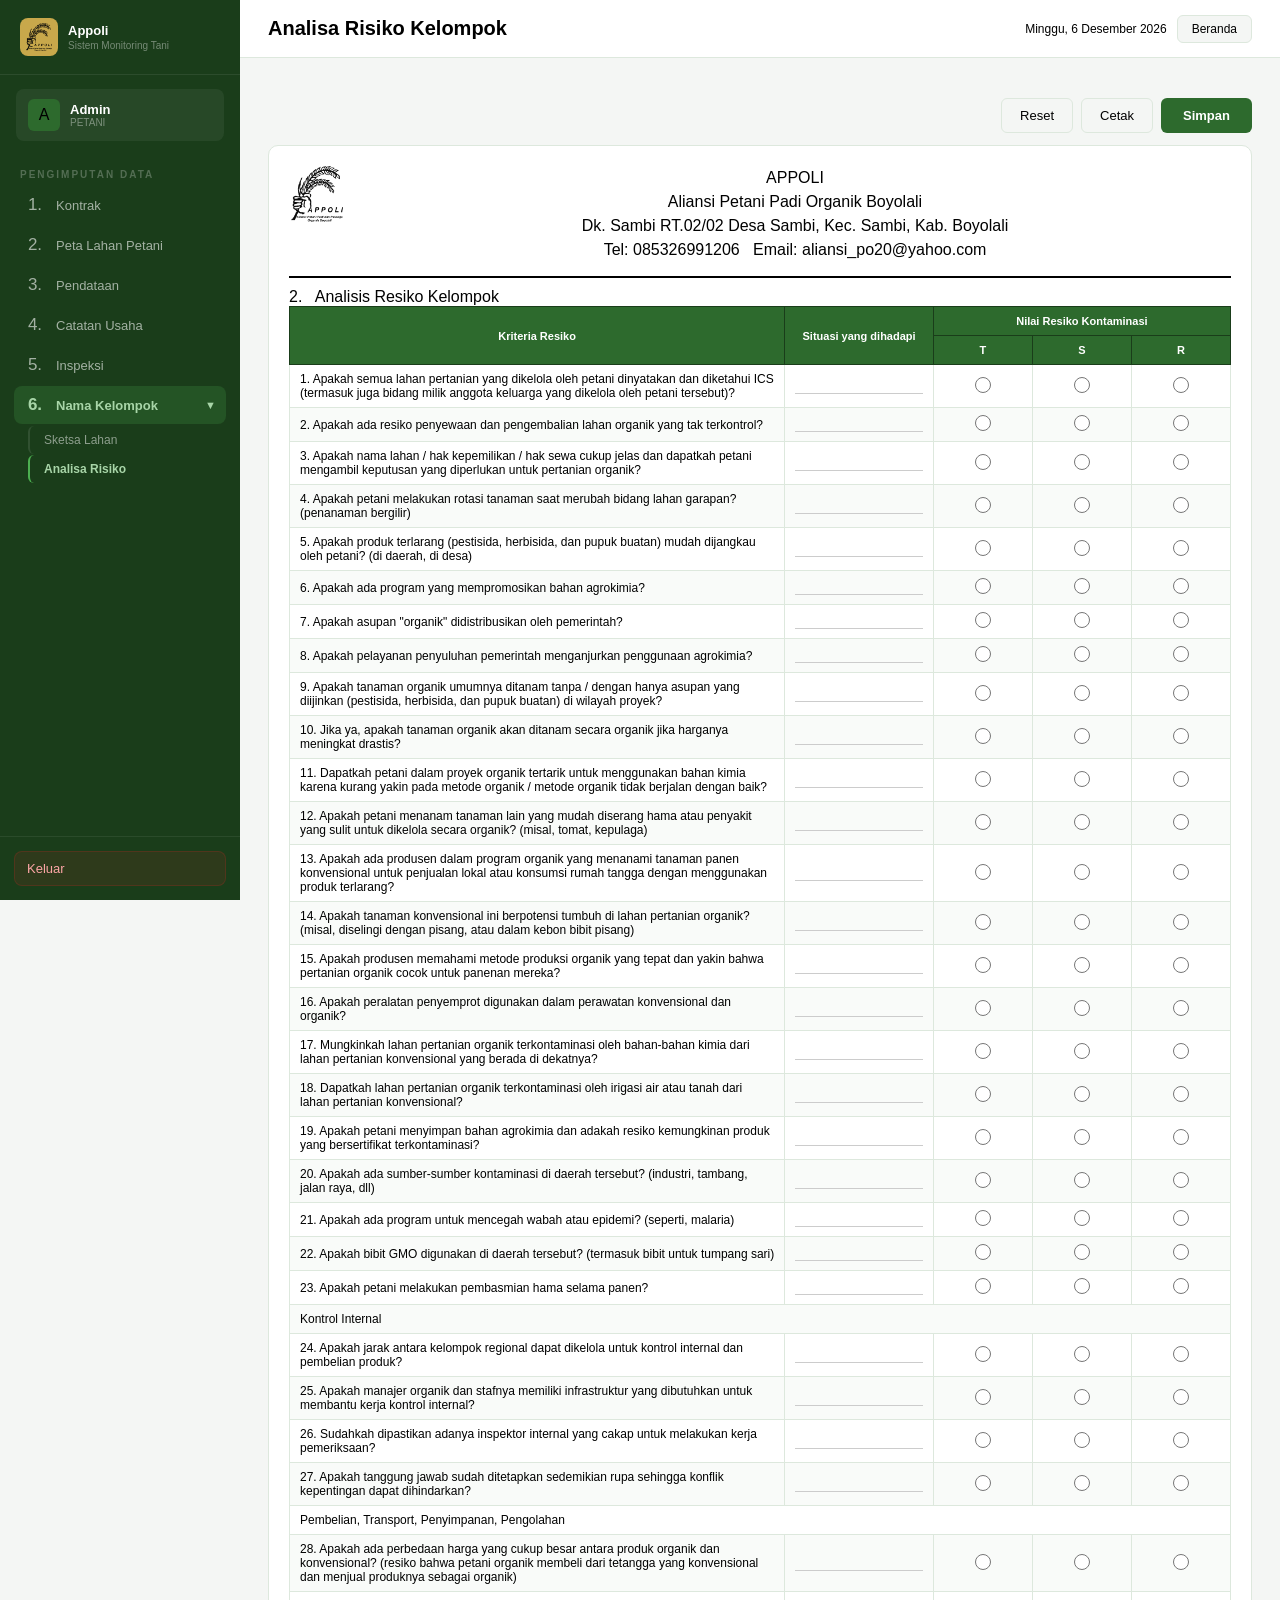
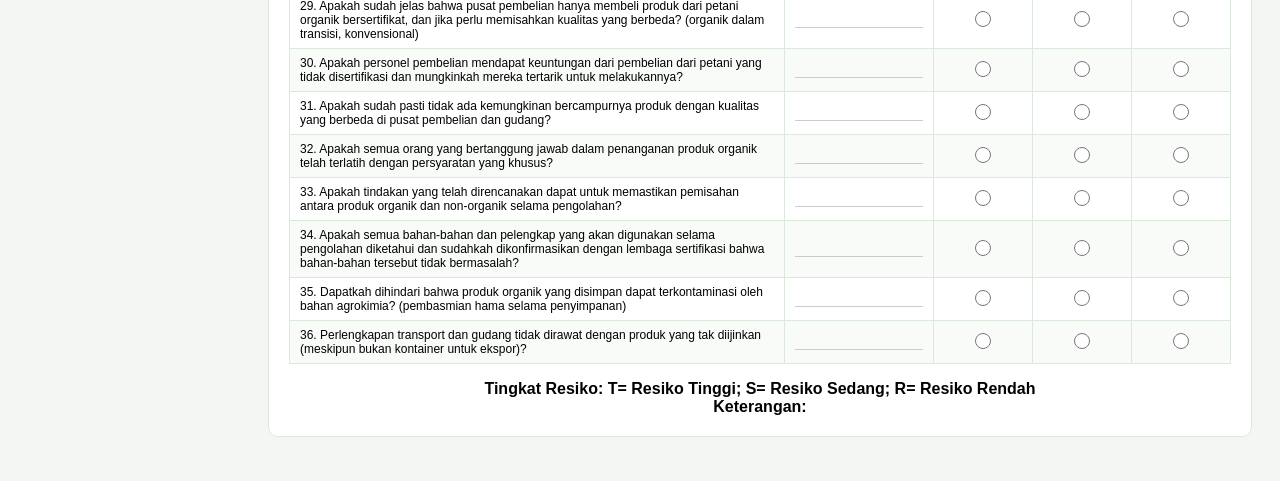
==== Analisa.html @ 17ae20a1 "Add files via upload" ====
<!DOCTYPE html>
<html lang="id">
<head>
  <meta charset="UTF-8"/>
  <meta name="viewport" content="width=device-width, initial-scale=1.0"/>
  <title>Analisa Risiko — Aliansi Padi Dan Polowijo Organik Boyolali</title>
  <link rel="stylesheet" href="Sidebar.css"/>
  <link rel="stylesheet" href="analisa-risiko.css"/>
</head>
<body>

<!-- ══ SIDEBAR ══ -->
<aside class="sidebar">
  <div class="sb-brand">
    <div class="logo-row">
      <div class="logo-icon">
        <img src="logo-appoli-2.png"
             style="width:28px;height:28px;object-fit:contain;" alt="padi"/>
      </div>
      <div>
        <div class="logo-name">Appoli</div>
        <div class="logo-sub">Sistem Monitoring Tani</div>
      </div>
    </div>
  </div>
  <div class="sb-user">
    <div class="av">A</div>
    <div>
      <div class="uname" id="sbUser">Tani</div>
      <div class="urole">Petani</div>
    </div>
  </div>
  <div class="sb-section">
    <div class="sb-section-lbl">Pengimputan Data</div>
    <a class="sb-item"           href="Kontrak.html">      <span class="ic">1.</span> Kontrak</a>
    <a class="sb-item"           href="Peta Lahan.html">   <span class="ic">2.</span> Peta Lahan Petani</a>
    <a class="sb-item"           href="pendataan.html">    <span class="ic">3.</span> Pendataan</a>
    <a class="sb-item"           href="Catatan Usaha.html"><span class="ic">4.</span> Catatan Usaha</a>
    <a class="sb-item"           href="Inspeksi.html">     <span class="ic">5.</span> Inspeksi</a>
    <div class="sb-item active" onclick="toggleSub(this,'sub-kelompok')">
      <span class="ic">6.</span> Nama Kelompok
      <span style="margin-left:auto;font-size:11px;" id="arr-kelompok">&#9660;</span>
    </div>
    <div class="sb-sub open" id="sub-kelompok">
      <a class="sb-sub-item" href="Sketsa Lahan.html">Sketsa Lahan</a>
      <a class="sb-sub-item active" href="Analisa.html">Analisa Risiko</a>
    </div>
  </div>
  <div class="sb-footer">
    <button class="btn-logout" onclick="logout()">Keluar</button>
  </div>
</aside>

<!-- ══ MAIN ══ -->
<div class="main">
  <div class="topbar">
    <h1>Analisa Risiko Kelompok</h1>
    <div class="tb-right">
      <span class="tb-date" id="tbDate"></span>
      <a href="index.html" class="tb-back">Beranda</a>
    </div>
  </div>

  <div class="content">

    <div class="btn-row" style="margin-bottom:12px;">
      <button class="btn-secondary" onclick="resetForm()">Reset</button>
      <button class="btn-secondary" onclick="window.print()">Cetak</button>
      <button class="btn-primary"   onclick="simpan()">Simpan</button>
    </div>

    <div class="panel">
      <div class="panel-body">
        <div class="form-analisa">

          <!-- KOP -->
          <div class="kop-surat" style="display:flex;align-items:flex-start;gap:14px;padding-bottom:8px;margin-bottom:2px;">
            <div class="kop-logo" style="flex-shrink:0;width:56px;text-align:center;">
              <img src="logo-appoli-2.png" alt="Logo APPOLI"
                   style="width:56px;height:56px;max-width:56px;max-height:56px;object-fit:contain;display:block;"/>
            </div>
            <div class="kop-tengah" style="flex:1;text-align:center;line-height:1.5;">
              <div class="kop-nama">APPOLI</div>
              <div class="kop-full">Aliansi Petani Padi Organik Boyolali</div>
              <div class="kop-alamat">
                Dk. Sambi RT.02/02 Desa Sambi, Kec. Sambi, Kab. Boyolali<br>
                Tel: 085326991206 &nbsp; Email: aliansi_po20@yahoo.com
              </div>
            </div>
          </div>
          <div class="kop-garis" style="border-top:2px solid #000;margin:6px 0 10px;"></div>

          <!-- JUDUL -->
          <div class="form-judul">2. &nbsp; Analisis Resiko Kelompok</div>

          <!-- TABEL ANALISA RISIKO -->
          <table class="tbl-risiko">
            <thead>
              <tr>
                <th rowspan="2" style="width:50%;text-align:center;">Kriteria Resiko</th>
                <th rowspan="2" style="width:15%;">Situasi yang dihadapi</th>
                <th colspan="3" style="width:35%;">Nilai Resiko Kontaminasi</th>
              </tr>
              <tr>
                <th style="width:10%;">T</th>
                <th style="width:10%;">S</th>
                <th style="width:10%;">R</th>
              </tr>
            </thead>
            <tbody>

              <!-- KONTAMINASI -->

              <tr>
                <td>1. Apakah semua lahan pertanian yang dikelola oleh petani dinyatakan dan diketahui ICS (termasuk juga bidang milik anggota keluarga yang dikelola oleh petani tersebut)?</td>
                <td><input type="text"/></td>
                <td class="center"><input type="radio" name="r1" value="T"/></td>
                <td class="center"><input type="radio" name="r1" value="S"/></td>
                <td class="center"><input type="radio" name="r1" value="R"/></td>
              </tr>
              <tr>
                <td>2. Apakah ada resiko penyewaan dan pengembalian lahan organik yang tak terkontrol?</td>
                <td><input type="text"/></td>
                <td class="center"><input type="radio" name="r2" value="T"/></td>
                <td class="center"><input type="radio" name="r2" value="S"/></td>
                <td class="center"><input type="radio" name="r2" value="R"/></td>
              </tr>
              <tr>
                <td>3. Apakah nama lahan / hak kepemilikan / hak sewa cukup jelas dan dapatkah petani mengambil keputusan yang diperlukan untuk pertanian organik?</td>
                <td><input type="text"/></td>
                <td class="center"><input type="radio" name="r3" value="T"/></td>
                <td class="center"><input type="radio" name="r3" value="S"/></td>
                <td class="center"><input type="radio" name="r3" value="R"/></td>
              </tr>
              <tr>
                <td>4. Apakah petani melakukan rotasi tanaman saat merubah bidang lahan garapan? (penanaman bergilir)</td>
                <td><input type="text"/></td>
                <td class="center"><input type="radio" name="r4" value="T"/></td>
                <td class="center"><input type="radio" name="r4" value="S"/></td>
                <td class="center"><input type="radio" name="r4" value="R"/></td>
              </tr>
              <tr>
                <td>5. Apakah produk terlarang (pestisida, herbisida, dan pupuk buatan) mudah dijangkau oleh petani? (di daerah, di desa)</td>
                <td><input type="text"/></td>
                <td class="center"><input type="radio" name="r5" value="T"/></td>
                <td class="center"><input type="radio" name="r5" value="S"/></td>
                <td class="center"><input type="radio" name="r5" value="R"/></td>
              </tr>
              <tr>
                <td>6. Apakah ada program yang mempromosikan bahan agrokimia?</td>
                <td><input type="text"/></td>
                <td class="center"><input type="radio" name="r6" value="T"/></td>
                <td class="center"><input type="radio" name="r6" value="S"/></td>
                <td class="center"><input type="radio" name="r6" value="R"/></td>
              </tr>
              <tr>
                <td>7. Apakah asupan "organik" didistribusikan oleh pemerintah?</td>
                <td><input type="text"/></td>
                <td class="center"><input type="radio" name="r7" value="T"/></td>
                <td class="center"><input type="radio" name="r7" value="S"/></td>
                <td class="center"><input type="radio" name="r7" value="R"/></td>
              </tr>
              <tr>
                <td>8. Apakah pelayanan penyuluhan pemerintah menganjurkan penggunaan agrokimia?</td>
                <td><input type="text"/></td>
                <td class="center"><input type="radio" name="r8" value="T"/></td>
                <td class="center"><input type="radio" name="r8" value="S"/></td>
                <td class="center"><input type="radio" name="r8" value="R"/></td>
              </tr>
              <tr>
                <td>9. Apakah tanaman organik umumnya ditanam tanpa / dengan hanya asupan yang diijinkan (pestisida, herbisida, dan pupuk buatan) di wilayah proyek?</td>
                <td><input type="text"/></td>
                <td class="center"><input type="radio" name="r9" value="T"/></td>
                <td class="center"><input type="radio" name="r9" value="S"/></td>
                <td class="center"><input type="radio" name="r9" value="R"/></td>
              </tr>
              <tr>
                <td>10. Jika ya, apakah tanaman organik akan ditanam secara organik jika harganya meningkat drastis?</td>
                <td><input type="text"/></td>
                <td class="center"><input type="radio" name="r10" value="T"/></td>
                <td class="center"><input type="radio" name="r10" value="S"/></td>
                <td class="center"><input type="radio" name="r10" value="R"/></td>
              </tr>
              <tr>
                <td>11. Dapatkah petani dalam proyek organik tertarik untuk menggunakan bahan kimia karena kurang yakin pada metode organik / metode organik tidak berjalan dengan baik?</td>
                <td><input type="text"/></td>
                <td class="center"><input type="radio" name="r11" value="T"/></td>
                <td class="center"><input type="radio" name="r11" value="S"/></td>
                <td class="center"><input type="radio" name="r11" value="R"/></td>
              </tr>
              <tr>
                <td>12. Apakah petani menanam tanaman lain yang mudah diserang hama atau penyakit yang sulit untuk dikelola secara organik? (misal, tomat, kepulaga)</td>
                <td><input type="text"/></td>
                <td class="center"><input type="radio" name="r12" value="T"/></td>
                <td class="center"><input type="radio" name="r12" value="S"/></td>
                <td class="center"><input type="radio" name="r12" value="R"/></td>
              </tr>
              <tr>
                <td>13. Apakah ada produsen dalam program organik yang menanami tanaman panen konvensional untuk penjualan lokal atau konsumsi rumah tangga dengan menggunakan produk terlarang?</td>
                <td><input type="text"/></td>
                <td class="center"><input type="radio" name="r13" value="T"/></td>
                <td class="center"><input type="radio" name="r13" value="S"/></td>
                <td class="center"><input type="radio" name="r13" value="R"/></td>
              </tr>
              <tr>
                <td>14. Apakah tanaman konvensional ini berpotensi tumbuh di lahan pertanian organik? (misal, diselingi dengan pisang, atau dalam kebon bibit pisang)</td>
                <td><input type="text"/></td>
                <td class="center"><input type="radio" name="r14" value="T"/></td>
                <td class="center"><input type="radio" name="r14" value="S"/></td>
                <td class="center"><input type="radio" name="r14" value="R"/></td>
              </tr>
              <tr>
                <td>15. Apakah produsen memahami metode produksi organik yang tepat dan yakin bahwa pertanian organik cocok untuk panenan mereka?</td>
                <td><input type="text"/></td>
                <td class="center"><input type="radio" name="r15" value="T"/></td>
                <td class="center"><input type="radio" name="r15" value="S"/></td>
                <td class="center"><input type="radio" name="r15" value="R"/></td>
              </tr>
              <tr>
                <td>16. Apakah peralatan penyemprot digunakan dalam perawatan konvensional dan organik?</td>
                <td><input type="text"/></td>
                <td class="center"><input type="radio" name="r16" value="T"/></td>
                <td class="center"><input type="radio" name="r16" value="S"/></td>
                <td class="center"><input type="radio" name="r16" value="R"/></td>
              </tr>
              <tr>
                <td>17. Mungkinkah lahan pertanian organik terkontaminasi oleh bahan-bahan kimia dari lahan pertanian konvensional yang berada di dekatnya?</td>
                <td><input type="text"/></td>
                <td class="center"><input type="radio" name="r17" value="T"/></td>
                <td class="center"><input type="radio" name="r17" value="S"/></td>
                <td class="center"><input type="radio" name="r17" value="R"/></td>
              </tr>
              <tr>
                <td>18. Dapatkah lahan pertanian organik terkontaminasi oleh irigasi air atau tanah dari lahan pertanian konvensional?</td>
                <td><input type="text"/></td>
                <td class="center"><input type="radio" name="r18" value="T"/></td>
                <td class="center"><input type="radio" name="r18" value="S"/></td>
                <td class="center"><input type="radio" name="r18" value="R"/></td>
              </tr>
              <tr>
                <td>19. Apakah petani menyimpan bahan agrokimia dan adakah resiko kemungkinan produk yang bersertifikat terkontaminasi?</td>
                <td><input type="text"/></td>
                <td class="center"><input type="radio" name="r19" value="T"/></td>
                <td class="center"><input type="radio" name="r19" value="S"/></td>
                <td class="center"><input type="radio" name="r19" value="R"/></td>
              </tr>
              <tr>
                <td>20. Apakah ada sumber-sumber kontaminasi di daerah tersebut? (industri, tambang, jalan raya, dll)</td>
                <td><input type="text"/></td>
                <td class="center"><input type="radio" name="r20" value="T"/></td>
                <td class="center"><input type="radio" name="r20" value="S"/></td>
                <td class="center"><input type="radio" name="r20" value="R"/></td>
              </tr>
              <tr>
                <td>21. Apakah ada program untuk mencegah wabah atau epidemi? (seperti, malaria)</td>
                <td><input type="text"/></td>
                <td class="center"><input type="radio" name="r21" value="T"/></td>
                <td class="center"><input type="radio" name="r21" value="S"/></td>
                <td class="center"><input type="radio" name="r21" value="R"/></td>
              </tr>
              <tr>
                <td>22. Apakah bibit GMO digunakan di daerah tersebut? (termasuk bibit untuk tumpang sari)</td>
                <td><input type="text"/></td>
                <td class="center"><input type="radio" name="r22" value="T"/></td>
                <td class="center"><input type="radio" name="r22" value="S"/></td>
                <td class="center"><input type="radio" name="r22" value="R"/></td>
              </tr>
              <tr>
                <td>23. Apakah petani melakukan pembasmian hama selama panen?</td>
                <td><input type="text"/></td>
                <td class="center"><input type="radio" name="r23" value="T"/></td>
                <td class="center"><input type="radio" name="r23" value="S"/></td>
                <td class="center"><input type="radio" name="r23" value="R"/></td>
              </tr>

              <!-- KONTROL INTERNAL -->
              <tr class="kategori"><td colspan="5">Kontrol Internal</td></tr>
              <tr>
                <td>24. Apakah jarak antara kelompok regional dapat dikelola untuk kontrol internal dan pembelian produk?</td>
                <td><input type="text"/></td>
                <td class="center"><input type="radio" name="r24" value="T"/></td>
                <td class="center"><input type="radio" name="r24" value="S"/></td>
                <td class="center"><input type="radio" name="r24" value="R"/></td>
              </tr>
              <tr>
                <td>25. Apakah manajer organik dan stafnya memiliki infrastruktur yang dibutuhkan untuk membantu kerja kontrol internal?</td>
                <td><input type="text"/></td>
                <td class="center"><input type="radio" name="r25" value="T"/></td>
                <td class="center"><input type="radio" name="r25" value="S"/></td>
                <td class="center"><input type="radio" name="r25" value="R"/></td>
              </tr>
              <tr>
                <td>26. Sudahkah dipastikan adanya inspektor internal yang cakap untuk melakukan kerja pemeriksaan?</td>
                <td><input type="text"/></td>
                <td class="center"><input type="radio" name="r26" value="T"/></td>
                <td class="center"><input type="radio" name="r26" value="S"/></td>
                <td class="center"><input type="radio" name="r26" value="R"/></td>
              </tr>
              <tr>
                <td>27. Apakah tanggung jawab sudah ditetapkan sedemikian rupa sehingga konflik kepentingan dapat dihindarkan?</td>
                <td><input type="text"/></td>
                <td class="center"><input type="radio" name="r27" value="T"/></td>
                <td class="center"><input type="radio" name="r27" value="S"/></td>
                <td class="center"><input type="radio" name="r27" value="R"/></td>
              </tr>

              <!-- PEMBELIAN, TRANSPORT, PENYIMPANAN -->
              <tr class="kategori"><td colspan="5">Pembelian, Transport, Penyimpanan, Pengolahan</td></tr>
              <tr>
                <td>28. Apakah ada perbedaan harga yang cukup besar antara produk organik dan konvensional? (resiko bahwa petani organik membeli dari tetangga yang konvensional dan menjual produknya sebagai organik)</td>
                <td><input type="text"/></td>
                <td class="center"><input type="radio" name="r28" value="T"/></td>
                <td class="center"><input type="radio" name="r28" value="S"/></td>
                <td class="center"><input type="radio" name="r28" value="R"/></td>
              </tr>
              <tr>
                <td>29. Apakah sudah jelas bahwa pusat pembelian hanya membeli produk dari petani organik bersertifikat, dan jika perlu memisahkan kualitas yang berbeda? (organik dalam transisi, konvensional)</td>
                <td><input type="text"/></td>
                <td class="center"><input type="radio" name="r29" value="T"/></td>
                <td class="center"><input type="radio" name="r29" value="S"/></td>
                <td class="center"><input type="radio" name="r29" value="R"/></td>
              </tr>
              <tr>
                <td>30. Apakah personel pembelian mendapat keuntungan dari pembelian dari petani yang tidak disertifikasi dan mungkinkah mereka tertarik untuk melakukannya?</td>
                <td><input type="text"/></td>
                <td class="center"><input type="radio" name="r30" value="T"/></td>
                <td class="center"><input type="radio" name="r30" value="S"/></td>
                <td class="center"><input type="radio" name="r30" value="R"/></td>
              </tr>
              <tr>
                <td>31. Apakah sudah pasti tidak ada kemungkinan bercampurnya produk dengan kualitas yang berbeda di pusat pembelian dan gudang?</td>
                <td><input type="text"/></td>
                <td class="center"><input type="radio" name="r31" value="T"/></td>
                <td class="center"><input type="radio" name="r31" value="S"/></td>
                <td class="center"><input type="radio" name="r31" value="R"/></td>
              </tr>
              <tr>
                <td>32. Apakah semua orang yang bertanggung jawab dalam penanganan produk organik telah terlatih dengan persyaratan yang khusus?</td>
                <td><input type="text"/></td>
                <td class="center"><input type="radio" name="r32" value="T"/></td>
                <td class="center"><input type="radio" name="r32" value="S"/></td>
                <td class="center"><input type="radio" name="r32" value="R"/></td>
              </tr>
              <tr>
                <td>33. Apakah tindakan yang telah direncanakan dapat untuk memastikan pemisahan antara produk organik dan non-organik selama pengolahan?</td>
                <td><input type="text"/></td>
                <td class="center"><input type="radio" name="r33" value="T"/></td>
                <td class="center"><input type="radio" name="r33" value="S"/></td>
                <td class="center"><input type="radio" name="r33" value="R"/></td>
              </tr>
              <tr>
                <td>34. Apakah semua bahan-bahan dan pelengkap yang akan digunakan selama pengolahan diketahui dan sudahkah dikonfirmasikan dengan lembaga sertifikasi bahwa bahan-bahan tersebut tidak bermasalah?</td>
                <td><input type="text"/></td>
                <td class="center"><input type="radio" name="r34" value="T"/></td>
                <td class="center"><input type="radio" name="r34" value="S"/></td>
                <td class="center"><input type="radio" name="r34" value="R"/></td>
              </tr>
              <tr>
                <td>35. Dapatkah dihindari bahwa produk organik yang disimpan dapat terkontaminasi oleh bahan agrokimia? (pembasmian hama selama penyimpanan)</td>
                <td><input type="text"/></td>
                <td class="center"><input type="radio" name="r35" value="T"/></td>
                <td class="center"><input type="radio" name="r35" value="S"/></td>
                <td class="center"><input type="radio" name="r35" value="R"/></td>
              </tr>
              <tr>
                <td>36. Perlengkapan transport dan gudang tidak dirawat dengan produk yang tak diijinkan (meskipun bukan kontainer untuk ekspor)?</td>
                <td><input type="text"/></td>
                <td class="center"><input type="radio" name="r36" value="T"/></td>
                <td class="center"><input type="radio" name="r36" value="S"/></td>
                <td class="center"><input type="radio" name="r36" value="R"/></td>
              </tr>

            </tbody>
          </table>

          <!-- KETERANGAN -->
          <div class="keterangan-box" style="text-align:center;">
            <strong>Tingkat Resiko: T= Resiko Tinggi; S= Resiko Sedang; R= Resiko Rendah</strong><br>
            <strong>Keterangan:</strong>
          </div>

        </div><!-- /form-analisa -->
        <div class="alert-success" id="alertRisiko" style="margin-top:12px;">Data analisa risiko berhasil disimpan!</div>
      </div>
    </div>

  </div><!-- /content -->
</div><!-- /main -->

<script src="Sidebar.js"></script>
<script>
  function simpan() {
    showAlert('alertRisiko');
  }
  function resetForm() {
    if (!confirm('Reset semua isian?')) return;
    document.querySelectorAll('.form-analisa input[type="text"]').forEach(el => el.value = '');
    document.querySelectorAll('.form-analisa input[type="radio"]').forEach(el => el.checked = false);
  }
</script>

</body>
</html>
---- Sidebar.css ----
/* ============================================================
   sidebar.css — Pertanian Indonesia
   Digunakan oleh semua halaman pengimputan:
   - kontrak.html
   - peta-lahan.html
   - pendataan.html
   - catatan-usaha.html
   - inspeksi.html
   - kelompok.html
   - analisa-risiko.html
   ============================================================ */


/* ============================================================
   1. RESET & VARIABEL WARNA
   ============================================================ */
*, *::before, *::after {
  box-sizing: border-box;
  margin: 0;
  padding: 0;
}

:root {
  --green-dark:  #1a3d1a;   /* warna sidebar */
  --green:       #2d6a2d;   /* warna utama hijau */
  --green-light: #4caf50;   /* hijau terang / hover */
  --gold:        #c8a84b;   /* warna logo / aksen */
  --sidebar-w:   240px;     /* lebar sidebar */
  --bg:          #f4f6f4;   /* background halaman */
  --card:        #ffffff;   /* background card/panel */
  --border:      #dde8dd;   /* warna garis border */
  --text:        #000000;   /* warna teks utama */
  --muted:       #000000;   /* warna teks abu-abu */
}

body {
  font-family: Arial, sans-serif;
  background: var(--bg);
  display: flex;
  min-height: 100vh;
}


/* ============================================================
   2. SIDEBAR — dipakai semua halaman
   ============================================================ */
.sidebar {
  width: var(--sidebar-w);
  background: var(--green-dark);
  position: fixed;
  top: 0; left: 0; bottom: 0;
  display: flex;
  flex-direction: column;
  z-index: 100;
  overflow-y: auto;
}

/* Logo / Brand di atas sidebar */
.sb-brand {
  padding: 18px 20px;
  border-bottom: 1px solid rgba(255,255,255,0.08);
}
.sb-brand .logo-row {
  display: flex;
  align-items: center;
  gap: 10px;
}
.sb-brand .logo-icon {
  width: 38px; height: 38px;
  background: var(--gold);
  border-radius: 8px;
  display: flex; align-items: center; justify-content: center;
  font-size: 20px;
  flex-shrink: 0;
}
.sb-brand .logo-name {
  font-size: 13px;
  font-weight: bold;
  color: #fff;
  line-height: 1.3;
}
.sb-brand .logo-sub {
  font-size: 10px;
  color: rgba(255,255,255,0.4);
}

/* Info user yang login */
.sb-user {
  margin: 14px 16px;
  background: rgba(255,255,255,0.06);
  border-radius: 8px;
  padding: 10px 12px;
  display: flex; align-items: center; gap: 10px;
}
.sb-user .av {
  width: 32px; height: 32px;
  border-radius: 6px;
  background: var(--green);
  display: flex; align-items: center; justify-content: center;
  font-size: 16px;
}
.sb-user .uname { font-size: 13px; font-weight: bold; color: #fff; }
.sb-user .urole  { font-size: 10px; color: rgba(255,255,255,0.4); text-transform: uppercase; }

/* Label grup menu */
.sb-section { padding: 14px 14px 4px; }
.sb-section-lbl {
  font-size: 10px;
  font-weight: bold;
  letter-spacing: 2px;
  text-transform: uppercase;
  color: rgba(255,255,255,0.25);
  padding: 0 6px;
  margin-bottom: 6px;
}

/* Item menu sidebar */
.sb-item {
  display: flex; align-items: center; gap: 10px;
  padding: 9px 10px;
  border-radius: 8px;
  cursor: pointer;
  color: rgba(255,255,255,0.6);
  font-size: 13px;
  margin-bottom: 2px;
  transition: background .15s, color .15s;
  text-decoration: none;
}
.sb-item:hover  { background: rgba(255,255,255,0.07); color: #fff; }
.sb-item.active { background: rgba(76,175,80,0.2); color: #a8d5a8; font-weight: bold; }
.sb-item .ic    { font-size: 17px; width: 22px; text-align: center; flex-shrink: 0; }

/* Sub-menu (Nama Kelompok) */
.sb-sub {
  padding-left: 14px;
  overflow: hidden;
  max-height: 0;
  transition: max-height .3s ease;
}
.sb-sub.open { max-height: 200px; }

.sb-sub-item {
  display: flex; align-items: center; gap: 8px;
  padding: 7px 10px 7px 14px;
  border-radius: 6px;
  cursor: pointer;
  color: rgba(255,255,255,0.5);
  font-size: 12px;
  margin-bottom: 1px;
  transition: background .15s, color .15s;
  border-left: 2px solid rgba(255,255,255,0.1);
  text-decoration: none;
}
.sb-sub-item:hover  { background: rgba(255,255,255,0.06); color: #fff; }
.sb-sub-item.active { color: #a8d5a8; border-left-color: var(--green-light); font-weight: bold; }

/* Tombol Keluar di bawah sidebar */
.sb-footer {
  margin-top: auto;
  padding: 14px;
  border-top: 1px solid rgba(255,255,255,0.07);
}
.btn-logout {
  display: flex; align-items: center; gap: 8px;
  width: 100%;
  padding: 9px 12px;
  border-radius: 8px;
  background: rgba(220,38,38,0.1);
  border: 1px solid rgba(220,38,38,0.2);
  color: #fca5a5;
  font-size: 13px;
  cursor: pointer;
  transition: background .15s;
  font-family: Arial, sans-serif;
}
.btn-logout:hover { background: rgba(220,38,38,0.2); }


/* ============================================================
   3. LAYOUT UTAMA — area konten di kanan sidebar
   ============================================================ */
.main {
  margin-left: var(--sidebar-w);
  flex: 1;
  display: flex;
  flex-direction: column;
}

/* Topbar / navbar atas */
.topbar {
  background: var(--card);
  border-bottom: 1px solid var(--border);
  height: 58px;
  padding: 0 28px;
  display: flex; align-items: center; justify-content: space-between;
  position: sticky; top: 0; z-index: 50;
}
.topbar h1        { font-size: 20px; font-weight: bold; color: var(--text); }
.topbar .tb-right { display: flex; align-items: center; gap: 10px; }
.topbar .tb-date  { font-size: 12px; color: var(--muted); }
.topbar .tb-back {
  padding: 6px 14px;
  background: var(--bg);
  border: 1px solid var(--border);
  border-radius: 6px;
  font-size: 12px;
  color: var(--muted);
  cursor: pointer;
  text-decoration: none;
  transition: background .15s;
  font-family: Arial, sans-serif;
}
.topbar .tb-back:hover { background: var(--border); }

/* Area konten */
.content { padding: 24px 28px; flex: 1; }


/* ============================================================
   4. PANEL / CARD — kotak putih pembungkus konten
      Dipakai di: kontrak, pendataan, catatan-usaha,
                  inspeksi, kelompok, analisa-risiko
   ============================================================ */
.panel {
  background: var(--card);
  border: 1px solid var(--border);
  border-radius: 10px;
  margin-bottom: 20px;
  overflow: hidden;
}
.panel-head {
  padding: 16px 20px;
  border-bottom: 1px solid var(--border);
  display: flex; align-items: center; justify-content: space-between;
}
.panel-head h2    { font-size: 15px; font-weight: bold; color: var(--text); }
.panel-head .ph-sub { font-size: 12px; color: var(--muted); margin-top: 2px; }
.panel-body       { padding: 20px; }


/* ============================================================
   5. FORM — grid input, label, field
      Dipakai di: kontrak, pendataan, catatan-usaha,
                  inspeksi, kelompok, analisa-risiko
   ============================================================ */

/* Grid 3 kolom (default) */
.fg   { display: grid; grid-template-columns: repeat(3,1fr); gap: 14px; }

/* Grid 2 kolom */
.fg-2 { grid-template-columns: repeat(2,1fr); }

/* Span kolom */
.span2 { grid-column: span 2; }
.span3 { grid-column: span 3; }

/* Grup field (label + input) */
.fgroup { display: flex; flex-direction: column; gap: 5px; }
.fgroup label {
  font-size: 11px;
  font-weight: bold;
  color: var(--muted);
  text-transform: uppercase;
  letter-spacing: 1px;
}
.fgroup input,
.fgroup select,
.fgroup textarea {
  padding: 9px 12px;
  border: 1px solid var(--border);
  border-radius: 6px;
  font-family: Arial, sans-serif;
  font-size: 13px;
  color: var(--text);
  outline: none;
  background: #fff;
  transition: border-color .2s;
}
.fgroup input:focus,
.fgroup select:focus,
.fgroup textarea:focus {
  border-color: var(--green-light);
}
.fgroup textarea { resize: vertical; min-height: 80px; }


/* ============================================================
   6. TOMBOL — primary, secondary, small
   ============================================================ */

/* Baris tombol rata kanan */
.btn-row { display: flex; gap: 8px; justify-content: flex-end; margin-top: 16px; }

/* Tombol utama hijau */
.btn-primary {
  padding: 9px 22px;
  background: var(--green);
  border: none;
  border-radius: 6px;
  color: #fff;
  font-family: Arial, sans-serif;
  font-size: 13px;
  font-weight: bold;
  cursor: pointer;
  transition: background .15s;
}
.btn-primary:hover { background: var(--green-light); }

/* Tombol sekunder abu */
.btn-secondary {
  padding: 9px 18px;
  background: var(--bg);
  border: 1px solid var(--border);
  border-radius: 6px;
  font-family: Arial, sans-serif;
  font-size: 13px;
  color: var(--muted);
  cursor: pointer;
  transition: background .15s;
}
.btn-secondary:hover { background: var(--border); }

/* Tombol kecil */
.btn-sm {
  padding: 5px 12px;
  border-radius: 5px;
  font-family: Arial, sans-serif;
  font-size: 12px;
  cursor: pointer;
  border: 1px solid var(--border);
  background: var(--bg);
  color: var(--text);
}
.btn-sm:hover       { background: var(--border); }
.btn-sm.green       { background: rgba(76,175,80,0.1); border-color: #a5d6a7; color: var(--green); }


/* ============================================================
   7. TABEL — daftar data
      Dipakai di: kontrak, pendataan, catatan-usaha,
                  inspeksi, kelompok, analisa-risiko
   ============================================================ */
.tbl { width: 100%; border-collapse: collapse; }
.tbl th {
  padding: 9px 12px;
  text-align: left;
  font-size: 11px;
  font-weight: bold;
  letter-spacing: 1px;
  text-transform: uppercase;
  color: var(--muted);
  background: var(--bg);
  border-bottom: 1px solid var(--border);
}
.tbl td {
  padding: 10px 12px;
  font-size: 13px;
  border-bottom: 1px solid #f0f4f0;
  vertical-align: middle;
}
.tbl tr:last-child td { border-bottom: none; }
.tbl tr:hover td      { background: #f9fbf9; }


/* ============================================================
   8. BADGE — label status
   ============================================================ */
.badge {
  display: inline-block;
  padding: 3px 9px;
  border-radius: 20px;
  font-size: 11px;
  font-weight: bold;
}
.badge.green  { background: rgba(76,175,80,0.12);  color: #2d6a2d; }
.badge.yellow { background: rgba(200,168,75,0.15); color: #8a6d00; }
.badge.red    { background: rgba(220,38,38,0.1);   color: #dc2626; }
.badge.blue   { background: rgba(59,130,246,0.1);  color: #1d4ed8; }


/* ============================================================
   9. ALERT — notifikasi sukses / error
   ============================================================ */
.alert-success {
  display: none;
  align-items: center;
  gap: 8px;
  background: rgba(76,175,80,0.1);
  border: 1px solid #a5d6a7;
  color: #2d6a2d;
  padding: 12px 16px;
  border-radius: 8px;
  font-size: 13px;
  margin-top: 12px;
}
.alert-success.show { display: flex; }


/* ============================================================
   10. DIVIDER & SECTION TAG — pemisah antar bagian form
       Dipakai di: inspeksi, analisa-risiko, kontrak
   ============================================================ */
.divider {
  border: none;
  border-top: 1px solid var(--border);
  margin: 18px 0;
}
.section-tag {
  font-size: 11px;
  font-weight: bold;
  letter-spacing: 2px;
  text-transform: uppercase;
  color: var(--green);
  margin-bottom: 12px;
  display: flex; align-items: center; gap: 8px;
}
.section-tag::after {
  content: '';
  flex: 1;
  height: 1px;
  background: var(--border);
}


/* ============================================================
   11. PETA LAHAN — khusus peta-lahan.html
   ============================================================ */
.map-box {
  height: 260px;
  background: #e8f5e9;
  border: 2px dashed #a5d6a7;
  border-radius: 8px;
  display: flex; align-items: center; justify-content: center;
  flex-direction: column;
  gap: 8px;
  color: var(--green);
  margin-bottom: 16px;
}
.map-box .map-ico { font-size: 48px; }
.map-box p        { font-size: 13px; color: var(--muted); }

.lahan-grid {
  display: grid;
  grid-template-columns: repeat(3,1fr);
  gap: 10px;
  margin-top: 16px;
}
.lahan-card {
  background: var(--bg);
  border: 1px solid var(--border);
  border-radius: 8px;
  padding: 14px;
  border-left: 4px solid var(--green);
}
.lahan-card .lc-name { font-size: 13px; font-weight: bold; color: var(--text); }
.lahan-card .lc-info { font-size: 12px; color: var(--muted); margin-top: 4px; line-height: 1.7; }


/* ============================================================
   12. INSPEKSI — khusus inspeksi.html
   ============================================================ */

/* Header 2 kolom (nama petani, inspektor, dll) */
.header-grid {
  display: grid;
  grid-template-columns: 1fr 1fr;
  gap: 10px 24px;
  margin-bottom: 16px;
}
.header-grid .hrow {
  display: flex; align-items: center; gap: 8px;
  border-bottom: 1px solid var(--border);
  padding-bottom: 6px;
}
.header-grid .hrow label {
  font-weight: bold;
  white-space: nowrap;
  color: var(--text);
  min-width: 130px;
}
.header-grid .hrow input {
  flex: 1; border: none; outline: none;
  font-family: Arial, sans-serif;
  font-size: 13px; background: transparent;
  border-bottom: 1px solid #ccc;
}

/* Tabel bidang lahan di inspeksi */
.tbl-lahan { width: 100%; border-collapse: collapse; margin-bottom: 10px; font-size: 12px; }
.tbl-lahan th,
.tbl-lahan td    { border: 1px solid var(--border); padding: 7px 10px; text-align: center; }
.tbl-lahan th    { background: var(--bg); font-size: 11px; font-weight: bold; text-transform: uppercase; }
.tbl-lahan td input { width: 100%; border: none; outline: none; font-family: Arial, sans-serif; font-size: 12px; text-align: center; }
.tbl-lahan tr.total-row td { background: #f0f7f0; font-weight: bold; }

/* Tabel kriteria inspeksi */
.tbl-kriteria { width: 100%; border-collapse: collapse; margin-bottom: 16px; font-size: 12px; }
.tbl-kriteria th {
  background: var(--green); color: #fff;
  padding: 8px 10px; text-align: center;
  border: 1px solid #1a3d1a; font-size: 11px;
}
.tbl-kriteria td {
  border: 1px solid var(--border);
  padding: 7px 10px; vertical-align: middle;
}
.tbl-kriteria td:first-child        { font-size: 12px; }
.tbl-kriteria td.center             { text-align: center; }
.tbl-kriteria tr:nth-child(even) td { background: #f9fbf9; }
.tbl-kriteria td input[type="text"] {
  width: 100%; border: none;
  border-bottom: 1px solid #ccc;
  outline: none; font-family: Arial, sans-serif;
  font-size: 12px; background: transparent;
}
.tbl-kriteria td input[type="checkbox"] { width: 16px; height: 16px; cursor: pointer; accent-color: var(--green); }

/* Pilihan radio inline */
.radio-opts label { margin-right: 12px; font-size: 12px; cursor: pointer; }
.radio-opts input { margin-right: 4px; accent-color: var(--green); }

/* Header bagian inspeksi (strip hijau gelap) */
.section-head {
  background: var(--green-dark);
  color: #fff;
  padding: 8px 14px;
  font-size: 12px; font-weight: bold;
  letter-spacing: 1px; text-transform: uppercase;
  margin: 16px 0 0;
}

/* Kotak catatan / peringatan */
.note-box {
  background: #fffbea;
  border: 1px solid #fde68a;
  border-radius: 6px;
  padding: 10px 14px;
  font-size: 12px; color: #92400e;
  margin-bottom: 14px;
}

/* Grid tanda tangan */
.ttd-grid { display: grid; grid-template-columns: 1fr 1fr; gap: 40px; margin-top: 24px; }
.ttd-box  { text-align: center; }
.ttd-box .ttd-label { font-size: 12px; margin-bottom: 60px; }
.ttd-box .ttd-name  { border-top: 1px solid #999; padding-top: 6px; font-size: 12px; }

/* Grup checkbox persetujuan */
.check-group        { display: flex; flex-direction: column; gap: 8px; }
.check-group label  { display: flex; align-items: center; gap: 8px; font-size: 13px; cursor: pointer; }
.check-group input  { accent-color: var(--green); width: 16px; height: 16px; }


/* ============================================================
   13. ANALISA RISIKO — khusus analisa-risiko.html
   ============================================================ */

/* Tabel risiko dengan kolom T / S / R */
.tbl-risiko { width: 100%; border-collapse: collapse; font-size: 12px; margin-bottom: 16px; }
.tbl-risiko th {
  background: var(--green); color: #fff;
  padding: 8px 10px; border: 1px solid #1a3d1a;
  text-align: center; font-size: 11px;
}
.tbl-risiko th.col-kriteria { text-align: left; width: 55%; }
.tbl-risiko td {
  border: 1px solid var(--border);
  padding: 7px 10px; vertical-align: middle;
}
.tbl-risiko td.center             { text-align: center; }
.tbl-risiko tr:nth-child(even) td { background: #f9fbf9; }
.tbl-risiko td input[type="radio"]{ accent-color: var(--green); width: 16px; height: 16px; cursor: pointer; }
.tbl-risiko td input[type="text"] {
  width: 100%; border: none;
  border-bottom: 1px solid #ccc; outline: none;
  font-family: Arial, sans-serif; font-size: 12px;
  background: transparent;
}

/* Header kategori risiko */
.risiko-kategori {
  background: #e8f5e9;
  border-left: 4px solid var(--green);
  padding: 8px 14px;
  font-size: 12px; font-weight: bold;
  color: var(--green-dark);
  margin: 12px 0 0;
}
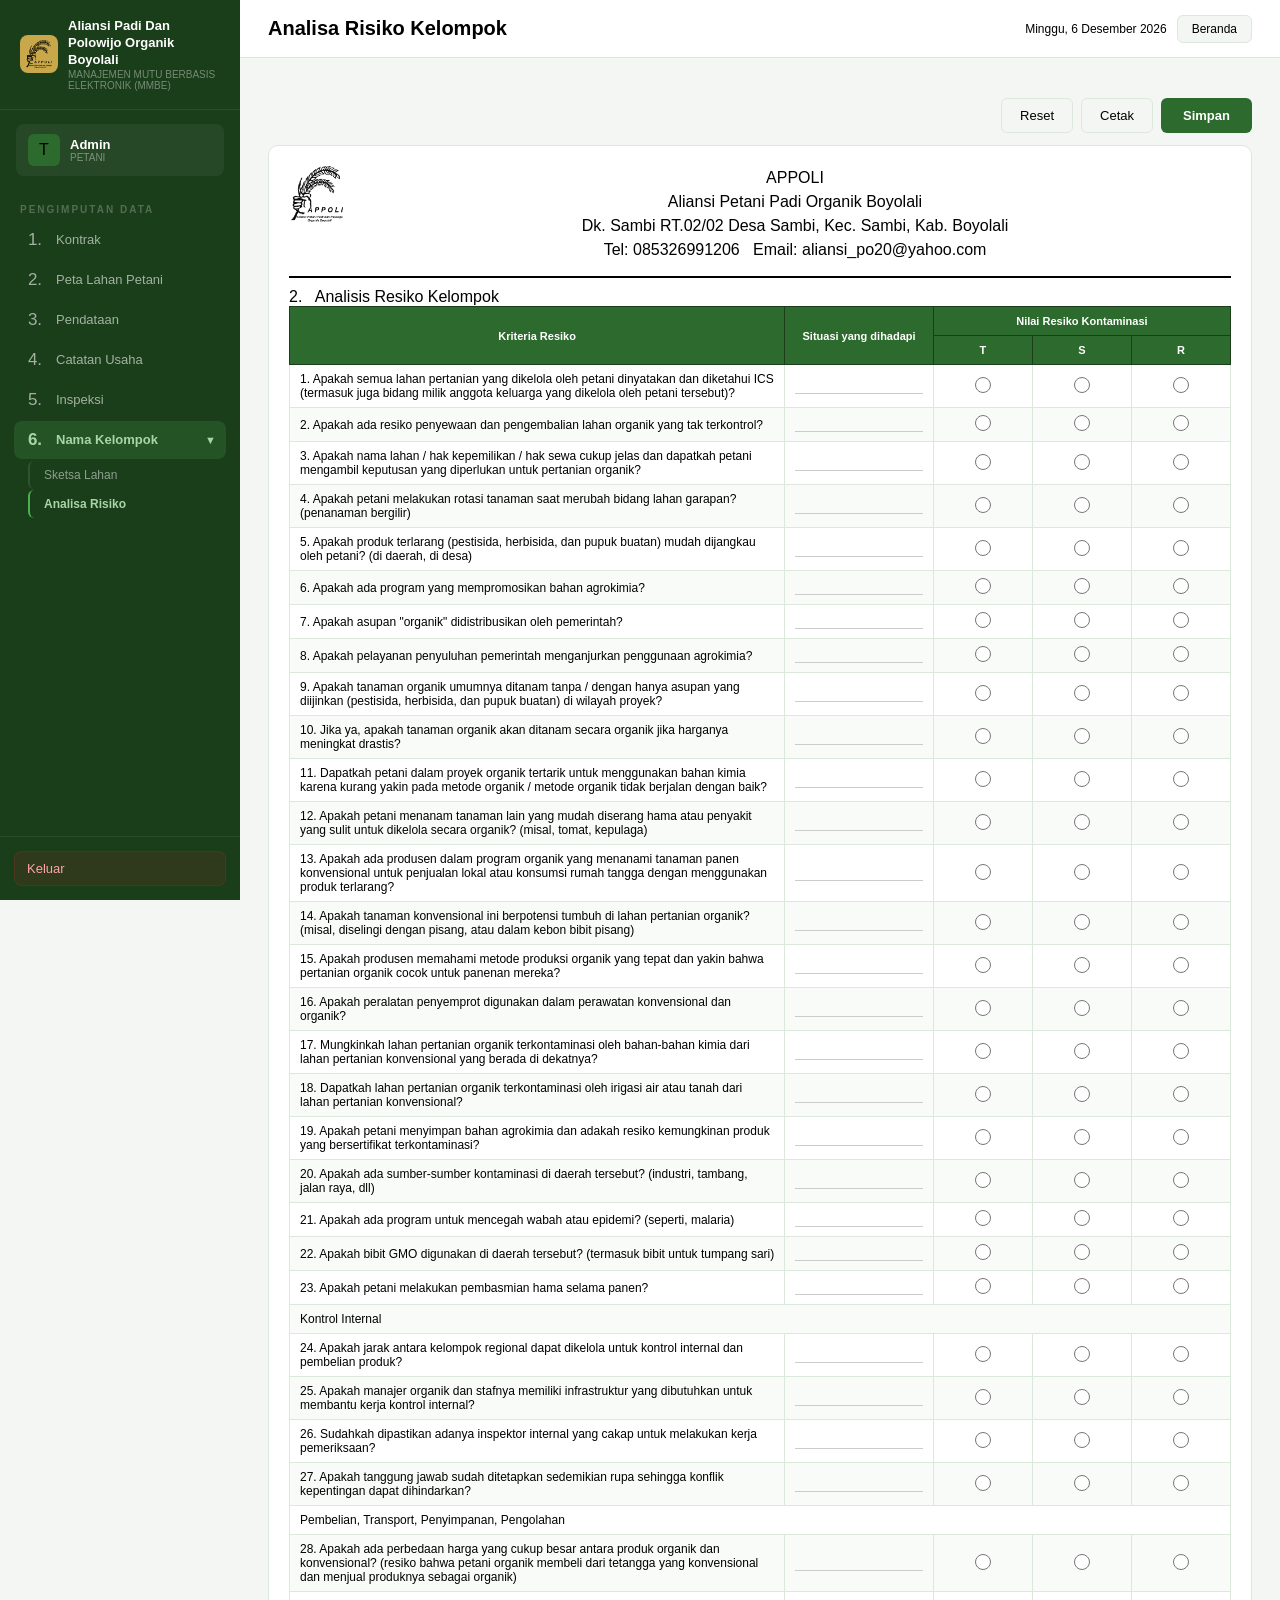
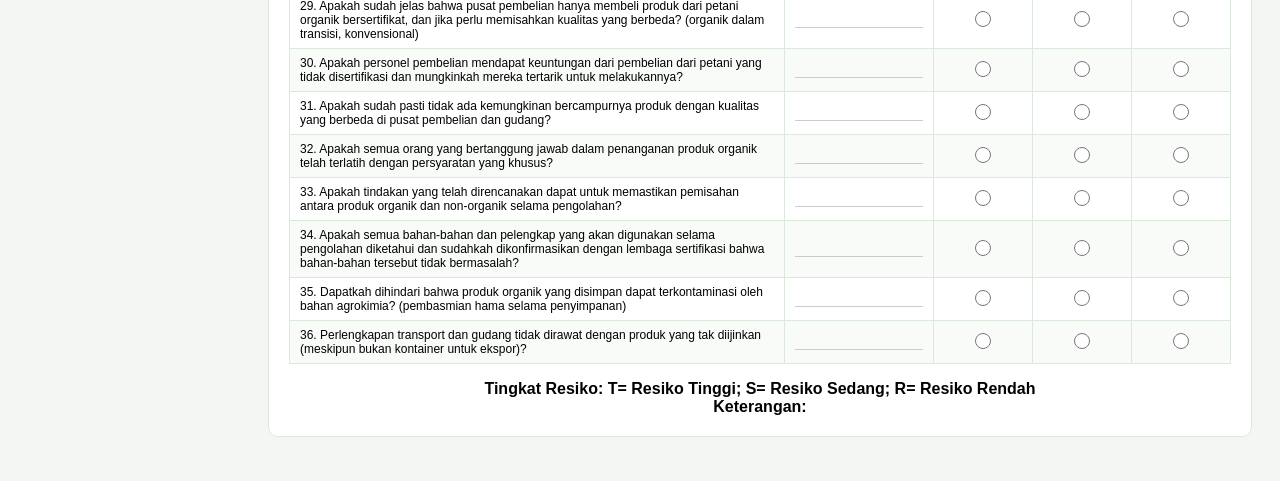
==== commit 863ecdd9: "Update Analisa.html" ====
--- a/Analisa.html
+++ b/Analisa.html
@@ -18,13 +18,13 @@
              style="width:28px;height:28px;object-fit:contain;" alt="padi"/>
       </div>
       <div>
-        <div class="logo-name">Appoli</div>
-        <div class="logo-sub">Sistem Monitoring Tani</div>
+        <div class="logo-name">Aliansi Padi Dan Polowijo Organik Boyolali</div>
+        <div class="logo-sub">MANAJEMEN MUTU BERBASIS ELEKTRONIK (MMBE)</div>
       </div>
     </div>
   </div>
   <div class="sb-user">
-    <div class="av">A</div>
+    <div class="av">T</div>
     <div>
       <div class="uname" id="sbUser">Tani</div>
       <div class="urole">Petani</div>
@@ -400,4 +400,4 @@
 </script>
 
 </body>
-</html>+</html>
